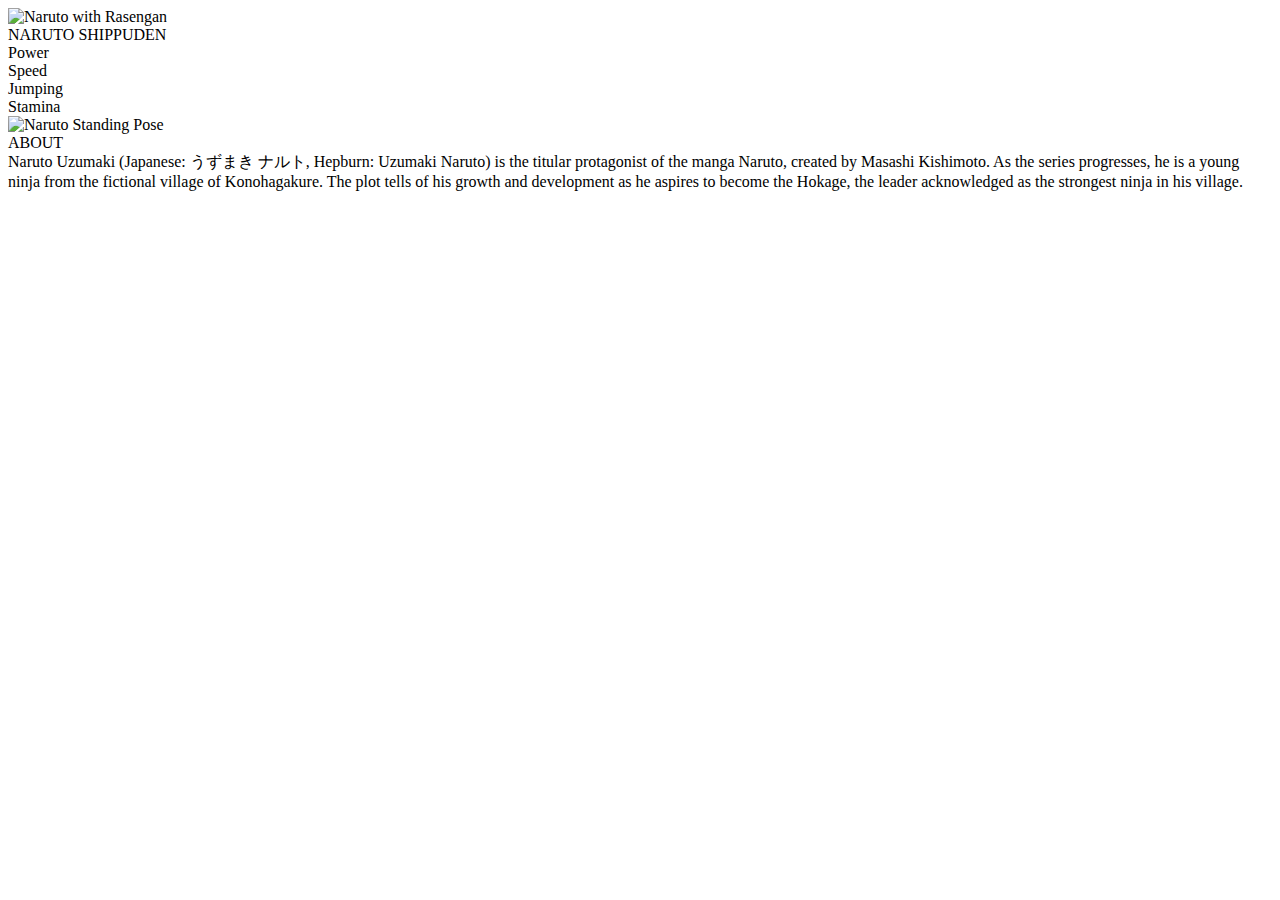
==== about.html @ 2c8beaec "Update and rename index2.html to about.html" ====
<!DOCTYPE html>
<html>
<head>
</head>
<body>
<div class="container">
<!-- Stats Card -->
<div class="card">
    <div class="character-image">
    <img src="/Assets/1200.png" alt="Naruto with Rasengan"/>
    </div>
    <div class="content">
    <div class="title">NARUTO SHIPPUDEN</div>
    <div class="stats-container">
        <div class="stat-label">Power</div>
        <div class="stat-bar"><div class="stat-fill" style="width: 85%"></div></div>
        
        <div class="stat-label">Speed</div>
        <div class="stat-bar"><div class="stat-fill" style="width: 80%"></div></div>
        <div class="stat-label">Jumping</div>
        <div class="stat-bar"><div class="stat-fill" style="width: 75%"></div></div>
        
        <div class="stat-label">Stamina</div>
        <div class="stat-bar"><div class="stat-fill" style="width: 90%"></div></div>
    </div>
    </div>
</div>

<!-- About Card -->
<div class="card">
    <div class="character-image">
    <img src="/Assets/f_20230620104031.png" alt="Naruto Standing Pose" />
    </div>
    <div class="content">
    <div class="title">ABOUT</div>
    <div class="divider"></div>
    <div class="about-text">
        Naruto Uzumaki (Japanese: うずまき ナルト, Hepburn: Uzumaki Naruto) is the titular protagonist of the manga Naruto, created by Masashi Kishimoto. As the series progresses, he is a young ninja from the fictional village of Konohagakure. The plot tells of his growth and development as he aspires to become the Hokage, the leader acknowledged as the strongest ninja in his village.
    </div>
    </div>
</div>


</body>
</html>
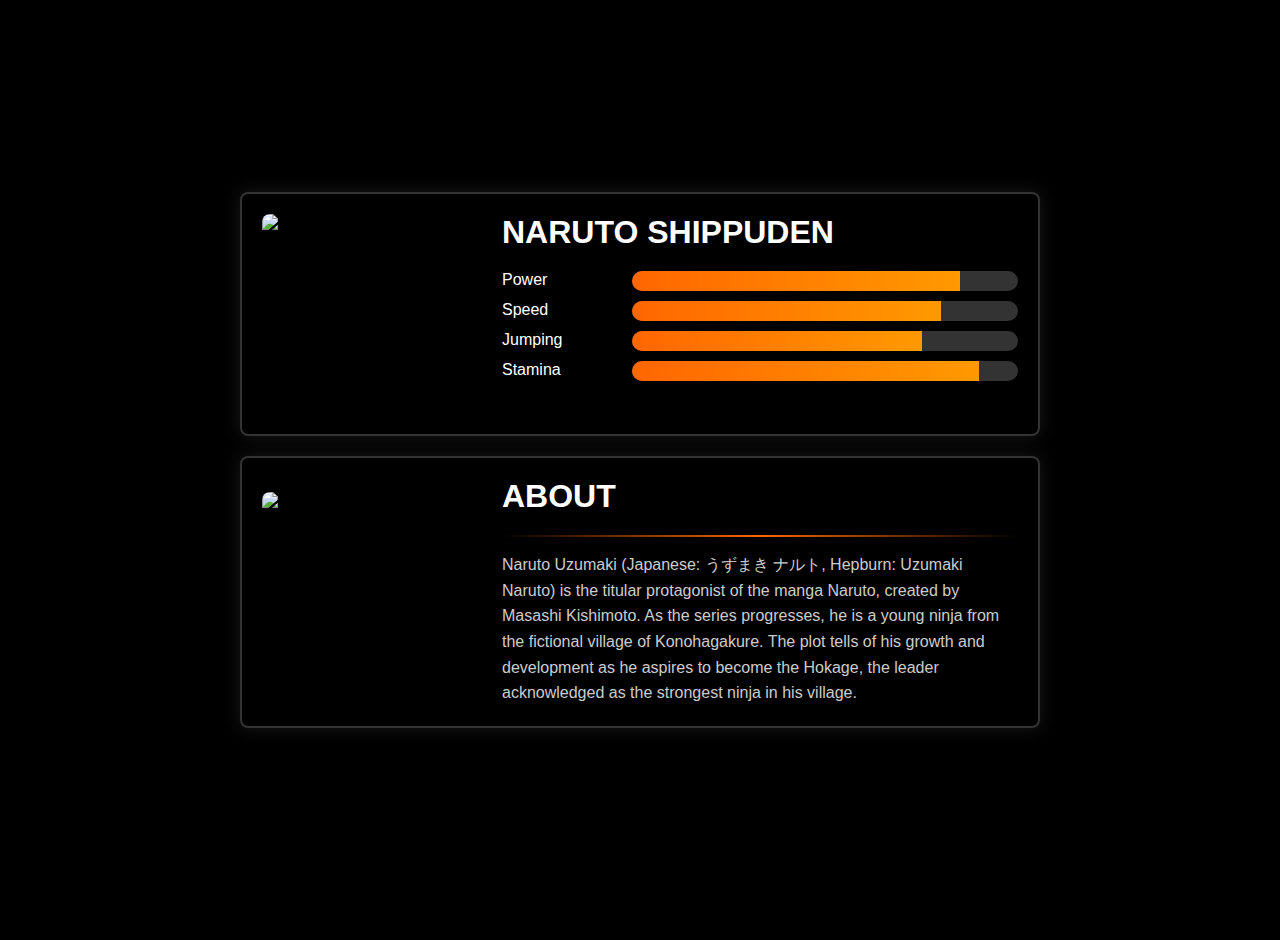
==== commit 44222f8d: "Update about.html" ====
--- a/about.html
+++ b/about.html
@@ -1,6 +1,151 @@
 <!DOCTYPE html>
 <html>
 <head>
+<style>
+    body {
+    background-color: #000;
+    font-family: Arial, sans-serif;
+    display: flex;
+    justify-content: center;
+    align-items: center;
+    min-height: 100vh;
+    margin: 0;
+    padding: 20px;
+}
+
+.container {
+    max-width: 800px;
+    width: 100%;
+}
+
+.card {
+    background: linear-gradient(to bottom, rgba(0,0,0,0.9), rgba(0,0,0,0.95));
+    border: 2px solid #333;
+    border-radius: 8px;
+    padding: 20px;
+    margin-bottom: 20px;
+    box-shadow: 0 0 20px rgba(255,255,255,0.1);
+    position: relative;
+    min-height: 200px;
+}
+
+.character-image {
+    position: absolute;
+    left: 20px;
+    top: 50%;
+    transform: translateY(-50%);
+    width: 200px;
+    height: 200px;
+    border-radius: 8px;
+    overflow: hidden;
+    background: rgba(0,0,0,0.3);
+}
+
+.character-image img {
+    width: 100%;
+    height: 100%;
+    object-fit: cover;
+}
+
+.content {
+    margin-left: 240px;
+}
+
+.title {
+    color: white;
+    font-size: 2em;
+    font-weight: bold;
+    margin-bottom: 20px;
+}
+
+.stats-container {
+    display: grid;
+    grid-template-columns: 120px 1fr;
+    gap: 10px;
+    margin-bottom: 15px;
+}
+
+.stat-label {
+    color: white;
+    font-size: 1em;
+}
+
+.stat-bar {
+    background-color: #333;
+    height: 20px;
+    border-radius: 10px;
+    overflow: hidden;
+}
+
+.stat-fill {
+    background: linear-gradient(to right, #f60, #f90);
+    height: 100%;
+    width: 75%;
+    transition: width 0.3s ease;
+}
+
+.about-text {
+    color: #ccc;
+    line-height: 1.6;
+    margin-top: 15px;
+}
+
+.character-display {
+    display: flex;
+    justify-content: center;
+    align-items: center;
+    gap: 20px;
+    padding: 20px;
+}
+
+.character-display img {
+    width: 100px;
+    height: 100px;
+    border-radius: 8px;
+}
+
+.divider {
+    width: 100%;
+    height: 2px;
+    background: linear-gradient(to right, transparent, #f60, transparent);
+    margin: 10px 0;
+}
+
+@media (max-width: 600px) {
+    .card {
+    padding: 15px;
+    min-height: auto;
+    }
+    
+    .character-image {
+    position: relative;
+    left: 0;
+    top: 0;
+    transform: none;
+    width: 100%;
+    height: 150px;
+    margin-bottom: 15px;
+    }
+    
+    .content {
+    margin-left: 0;
+    }
+
+    .character-display {
+    flex-direction: column;
+    }
+
+    .character-display img {
+    width: 80%;
+    height: auto;
+    max-width: 200px;
+    }
+
+    .stats-container {
+    grid-template-columns: 100px 1fr;
+    }
+}
+</style>
 </head>
 <body>
 <div class="container">
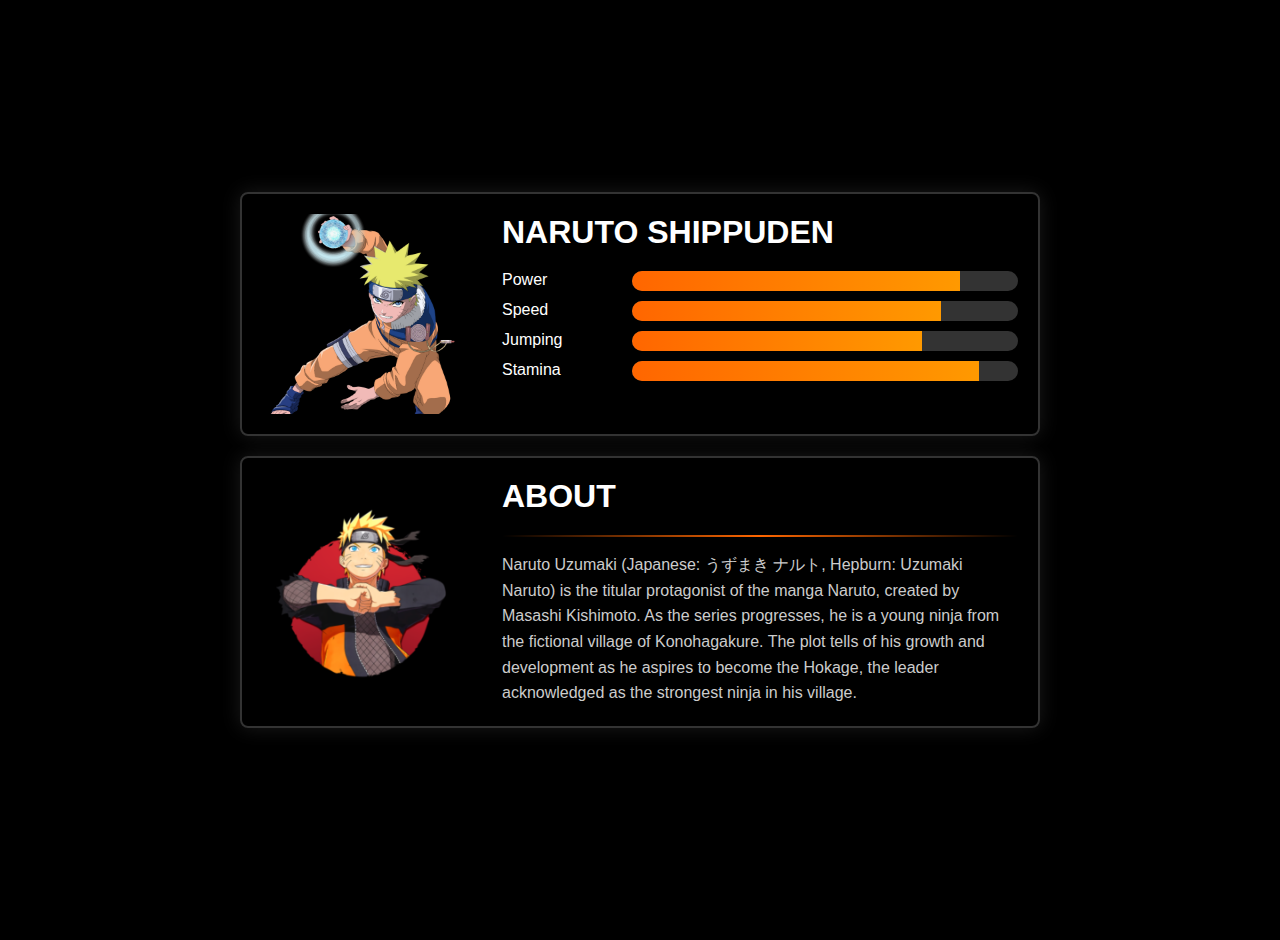
==== commit 6cc76d8b: "Update about.html" ====
--- a/about.html
+++ b/about.html
@@ -152,7 +152,7 @@
 <!-- Stats Card -->
 <div class="card">
     <div class="character-image">
-    <img src="/Assets/1200.png" alt="Naruto with Rasengan"/>
+    <img src="1200.png" alt="Naruto with Rasengan"/>
     </div>
     <div class="content">
     <div class="title">NARUTO SHIPPUDEN</div>
@@ -174,7 +174,7 @@
 <!-- About Card -->
 <div class="card">
     <div class="character-image">
-    <img src="/Assets/f_20230620104031.png" alt="Naruto Standing Pose" />
+    <img src="f_20230620104031.png" alt="Naruto Standing Pose" />
     </div>
     <div class="content">
     <div class="title">ABOUT</div>
